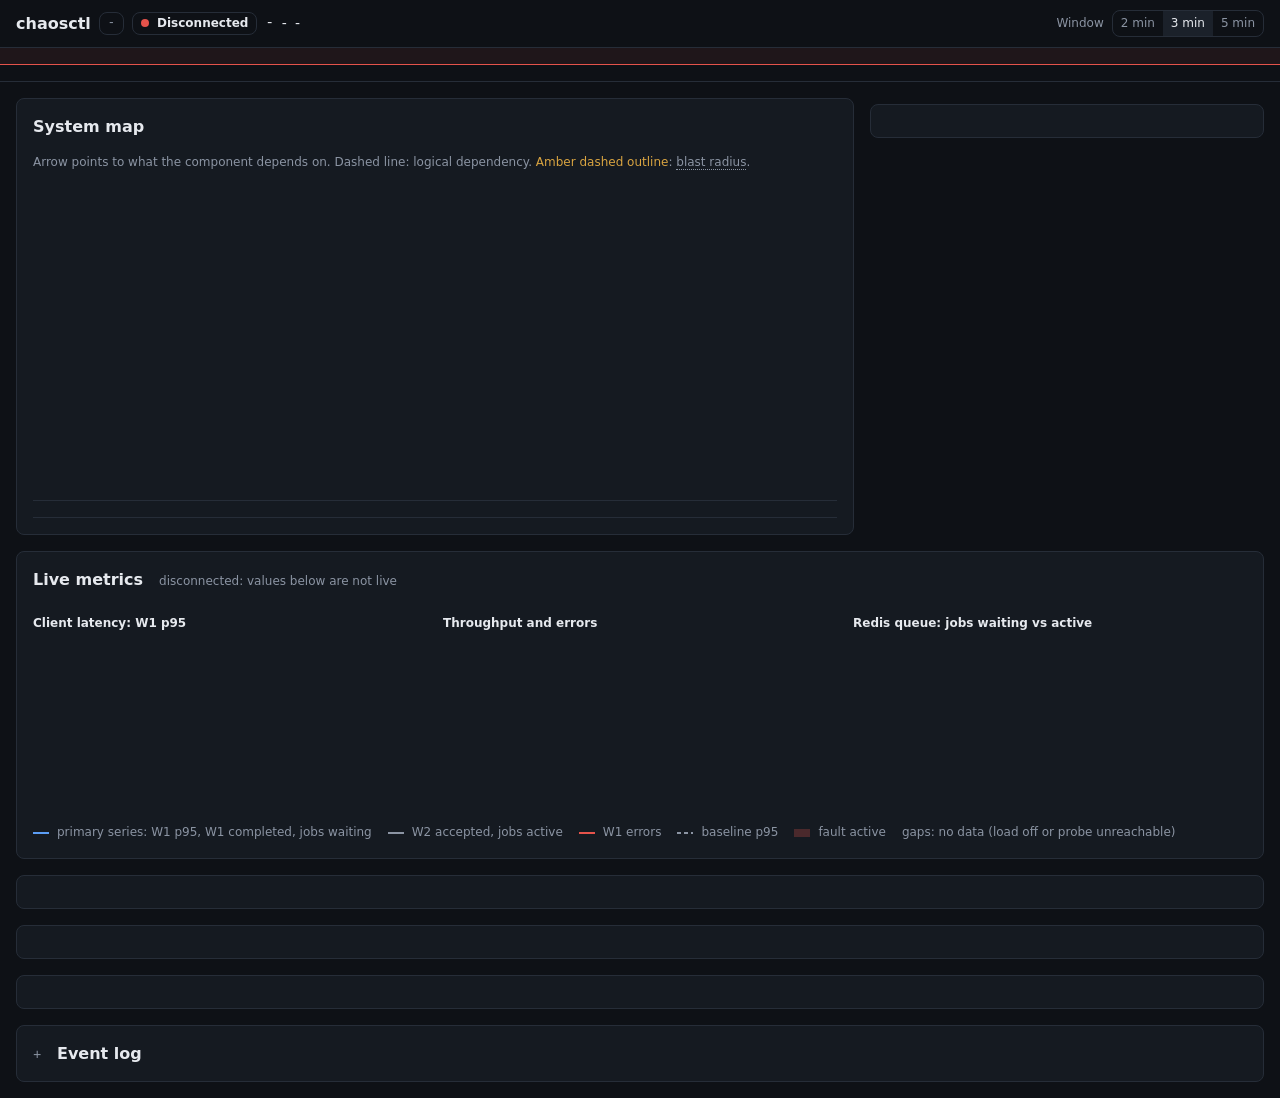
==== chaosctl/dash/static/index.html @ 82c33a6f "Dashboard rebuild: live/replay read-only API, derived node state, full system map with fault marker " ====
<!doctype html>
<html lang="en">
<head>
<meta charset="utf-8">
<meta name="viewport" content="width=device-width, initial-scale=1">
<title>chaosctl live impact</title>
<link rel="stylesheet" href="app.css">
</head>
<body>
<header class="topbar" aria-label="Status">
  <span class="brand">chaosctl</span>
  <span class="mono chip" id="run-id" title="run id">-</span>
  <span class="conn" id="conn" role="status" aria-live="polite"><span class="dot"></span><span>Connecting</span></span>
  <span class="kv"><span class="k">Campaign</span> <span class="mono" id="campaign">-</span></span>
  <span class="kv"><span class="k">Kill switch</span> <span id="killswitch">-</span></span>
  <span class="kv"><span class="k">Load</span> <span id="loadgen">-</span></span>
  <span class="spacer"></span>
  <span class="k">Window</span>
  <span class="seg" role="group" aria-label="Chart window">
    <button data-win="120">2 min</button><button data-win="180" aria-pressed="true">3 min</button><button data-win="300">5 min</button>
  </span>
</header>

<div class="alerts" id="alerts" role="alert" hidden></div>
<nav class="phases" aria-label="Demo phase">
  <ol id="phases"></ol>
  <span class="caption" id="phase-caption"></span>
</nav>

<main>
  <section class="row-map" id="sec-map">
    <div class="card map-card">
      <div class="card-head">
        <h2>System map</h2>
        <span class="caption">Arrow points to what the component depends on. Dashed line: logical dependency.
          <span class="legend-blast">Amber dashed outline</span>: <span class="term" tabindex="0" title="Blast radius: every component that depends on the target, directly or through others, so it can be affected when the target fails.">blast radius</span>.</span>
        <span class="caption right" id="exp-caption"></span>
      </div>
      <svg id="map" role="group" aria-label="System dependency map" preserveAspectRatio="xMidYMin meet"></svg>
      <div class="strip" id="wf-strip" aria-label="Workflows"></div>
      <div class="timeline" id="timeline" aria-label="Experiment timeline"></div>
    </div>
    <aside class="card detail" id="detail" aria-label="Component detail" aria-live="polite"></aside>
  </section>

  <section class="card" id="sec-metrics" aria-label="Live metrics">
    <div class="card-head"><h2>Live metrics</h2><span class="caption" id="metrics-caption">rates over the last 5 s, sampled every second</span></div>
    <div class="tiles" id="tiles"></div>
    <div class="charts">
      <figure class="chart"><figcaption><span class="title">Client latency: W1 p95</span><span class="hover" id="h-lat"></span></figcaption><svg id="c-lat" role="img" aria-label="W1 p95 latency over time"></svg></figure>
      <figure class="chart"><figcaption><span class="title">Throughput and errors</span><span class="hover" id="h-tp"></span></figcaption><svg id="c-tp" role="img" aria-label="Requests per second over time"></svg></figure>
      <figure class="chart"><figcaption><span class="title">Redis queue: jobs waiting vs active</span><span class="hover" id="h-q"></span></figcaption><svg id="c-q" role="img" aria-label="Queue depth over time"></svg></figure>
    </div>
    <div class="legend" id="chart-legend"></div>
  </section>

  <section class="card" id="sec-agent1" aria-label="Agent 1 decision"></section>
  <section class="card" id="sec-impact" aria-label="Impact and result"></section>
  <section class="card" id="sec-agent2" aria-label="Agent 2 diagnosis"></section>

  <details class="card drawer" id="sec-events">
    <summary><h2>Event log</h2><span class="caption" id="events-count"></span></summary>
    <div class="filters" role="group" aria-label="Filter by source">
      <button data-src="k8s" aria-pressed="true">Kubernetes</button>
      <button data-src="harness" aria-pressed="true">Harness</button>
      <button data-src="safety" aria-pressed="true">Safety</button>
    </div>
    <div class="scroll"><table class="events"><thead><tr><th>Time</th><th>T+</th><th>Source</th><th>Message</th></tr></thead><tbody id="events"></tbody></table></div>
  </details>
</main>
<script src="app.js"></script>
</body>
</html>
---- chaosctl/dash/static/app.css ----
/* One palette: neutral greys + ok / warn / fault + one accent. 8 px spacing grid. */
:root {
  color-scheme: dark;
  --bg: #0e1116; --surface: #151a21; --surface-2: #1b212a; --border: #262d38; --border-strong: #353e4c;
  --text: #e6e9ee; --muted: #8b94a3; --faint: #5d6675;
  --ok: #3fb27f; --warn: #d9a441; --fault: #e5534b; --accent: #5b9df5;
  --sans: system-ui, -apple-system, "Segoe UI", Roboto, sans-serif;
  --mono: ui-monospace, SFMono-Regular, Menlo, Consolas, monospace;
}
* { box-sizing: border-box; }
html, body { margin: 0; background: var(--bg); color: var(--text); fill: var(--text); }
body { font: 400 14px/1.45 var(--sans); }
.mono, .num, code { font-family: var(--mono); font-variant-numeric: tabular-nums; }
.num { font-variant-numeric: tabular-nums; }
h2 { font-size: 16px; font-weight: 600; margin: 0; }
h3 { font-size: 14px; font-weight: 600; margin: 0 0 8px; }
.caption { font-size: 12px; color: var(--muted); }
.k { color: var(--muted); font-size: 12px; }
.right { margin-left: auto; }
button { font: inherit; color: inherit; }
:focus-visible { outline: 2px solid var(--accent); outline-offset: 2px; }
.term { border-bottom: 1px dotted var(--muted); cursor: help; }

/* ---------- top bar: one line */
.topbar { position: sticky; top: 0; z-index: 5; display: flex; align-items: center; gap: 16px; height: 48px;
  padding: 0 16px; background: var(--bg); border-bottom: 1px solid var(--border); white-space: nowrap; }
.brand { font-size: 16px; font-weight: 600; }
.spacer { flex: 1; }
.chip { font-size: 12px; padding: 2px 8px; border: 1px solid var(--border); border-radius: 8px; color: var(--muted); }
.kv { display: inline-flex; gap: 8px; align-items: baseline; }
.conn { display: inline-flex; align-items: center; gap: 8px; font-size: 12px; font-weight: 600; padding: 2px 8px;
  border: 1px solid var(--border); border-radius: 8px; }
.dot { width: 8px; height: 8px; border-radius: 50%; background: var(--faint); display: inline-block; flex: none; }
.lvl-ok .dot, .dot.ok { background: var(--ok); }
.lvl-warn .dot, .dot.warn { background: var(--warn); }
.lvl-fault .dot, .dot.fault { background: var(--fault); }
.lvl-accent .dot, .dot.accent { background: var(--accent); }
.seg { display: inline-flex; border: 1px solid var(--border); border-radius: 8px; overflow: hidden; }
.seg button, .filters button { background: none; border: 0; padding: 4px 8px; font-size: 12px; color: var(--muted); cursor: pointer; }
.seg button[aria-pressed="true"], .filters button[aria-pressed="true"] { background: var(--surface-2); color: var(--text); }

/* ---------- phase strip */
.phases { display: flex; align-items: center; gap: 16px; padding: 8px 16px; border-bottom: 1px solid var(--border); }
.phases ol { display: flex; gap: 0; list-style: none; margin: 0; padding: 0; }
.phases li a { display: flex; align-items: baseline; gap: 8px; padding: 2px 12px; color: var(--faint); text-decoration: none;
  font-size: 12px; border-left: 1px solid var(--border); }
.phases li:first-child a { border-left: 0; padding-left: 0; }
.phases li.done a { color: var(--muted); }
.phases li.now a { color: var(--text); font-weight: 600; }
.phases li.now a .n { color: var(--accent); }
.phases .st { font-size: 11px; color: var(--faint); font-weight: 400; }
.phases li.now .st { color: var(--accent); }

main { padding: 16px; display: grid; gap: 16px; }
.card { background: var(--surface); border: 1px solid var(--border); border-radius: 8px; padding: 16px; min-width: 0; }
.card-head { display: flex; align-items: baseline; gap: 16px; margin-bottom: 8px; flex-wrap: wrap; }
.empty { color: var(--muted); font-size: 14px; padding: 8px 0; }

/* ---------- map + detail */
.row-map { display: grid; grid-template-columns: minmax(0, 68fr) minmax(0, 32fr); gap: 16px; align-items: start; }
.map-card { padding: 16px 16px 8px; }
#map { display: block; width: 100%; height: auto; max-height: calc(100vh - 330px - var(--alerts-h, 0px)); min-height: 320px; }
.legend-blast { color: var(--warn); }
#map text { font-family: var(--sans); fill: var(--text); }
#map .zone rect { fill: var(--surface-2); stroke: none; }
#map .zone text { font-size: 12px; fill: var(--muted); }
#map .edge path { fill: none; stroke: var(--border-strong); stroke-width: 1.5; transition: stroke 200ms; }
#map .edge.logical path { stroke-dasharray: 6 5; }
#map .edge.warn path { stroke: var(--warn); }
#map .edge.fault path { stroke: var(--fault); }
#map .edge.hl path { stroke: var(--accent); stroke-width: 2.5; }
#map .edge .lbl rect { fill: var(--surface); }
#map .edge .lbl text { font-size: 12px; fill: var(--muted); }
#map .node { cursor: pointer; outline: none; }
#map .node .box { fill: var(--surface); stroke: var(--border-strong); stroke-width: 1; transition: stroke 200ms; }
#map .node.Degraded .box, #map .node.Recovering .box { stroke: var(--warn); stroke-width: 2; }
#map .node.Down .box { stroke: var(--fault); stroke-width: 2; }
#map .node.sel .box { stroke: var(--accent); stroke-width: 2; }
#map .node:focus-visible .box { stroke: var(--accent); stroke-width: 3; }
#map .node.hl .box { stroke: var(--accent); stroke-width: 3; }
#map .node .name { font-size: 15px; font-weight: 600; }
#map .node .role { font-size: 12px; fill: var(--muted); }
#map .node .meta { font-size: 12.5px; font-variant-numeric: tabular-nums; fill: var(--text); }
#map .node .meta.muted { fill: var(--muted); }
#map .node .st { font-size: 12px; font-weight: 600; fill: var(--muted); }
#map .node.Degraded .st, #map .node.Recovering .st { fill: var(--warn); }
#map .node.Down .st { fill: var(--fault); }
#map .lane rect { fill: none; stroke: var(--border); stroke-dasharray: 2 3; }
#map .lane text { font-size: 12px; fill: var(--faint); }
#map .lane .lbl { fill: var(--muted); }
#map .blast { fill: none; stroke: var(--warn); stroke-width: 1.5; stroke-dasharray: 5 4; }
#map .symptom { font-size: 12px; fill: var(--warn); font-family: var(--mono); }
#map .marker rect { fill: var(--surface); stroke: var(--fault); stroke-width: 2; }
#map .marker.active rect { animation: pulse 2.4s ease-in-out infinite; }
#map .marker.past rect { stroke: var(--faint); stroke-dasharray: 4 3; }
#map .marker .t1 { font-size: 12px; font-weight: 600; fill: var(--fault); }
#map .marker.past .t1 { fill: var(--muted); }
#map .marker .t2 { font-size: 12px; font-variant-numeric: tabular-nums; }
#map .marker.past .t2 { fill: var(--muted); }
#map .attack { stroke: var(--fault); stroke-width: 2; fill: none; }
@keyframes pulse { 0%, 100% { stroke-opacity: 1; } 50% { stroke-opacity: .45; } }
@media (prefers-reduced-motion: reduce) { #map .marker.active rect { animation: none; } * { transition: none !important; } }

.strip { display: flex; gap: 16px; padding: 8px 0; border-top: 1px solid var(--border); flex-wrap: wrap; font-size: 12px; }
.strip .wf { display: inline-flex; align-items: center; gap: 8px; }
.strip .wf b { font-weight: 600; }
.timeline { border-top: 1px solid var(--border); padding-top: 8px; display: grid; grid-template-columns: 160px minmax(0, 1fr); gap: 16px; align-items: center; }
.timeline .head .big { font-size: 24px; font-weight: 600; font-family: var(--mono); font-variant-numeric: tabular-nums; }
.timeline svg { width: 100%; height: 24px; display: block; }
.timeline svg line.track { stroke: var(--border-strong); stroke-width: 2; }
.timeline svg line.band { stroke: var(--fault); stroke-opacity: .35; stroke-width: 6; }
.timeline svg circle { fill: var(--surface); stroke: var(--muted); stroke-width: 1.5; }
.timeline svg circle.seen { fill: var(--muted); }
.timeline svg line.now { stroke: var(--accent); stroke-width: 2; }
.timeline svg text { font-size: 10px; fill: var(--muted); font-family: var(--mono); }
.timeline .steps { display: flex; flex-wrap: wrap; gap: 4px 16px; font-size: 12px; color: var(--muted); margin-top: 4px; }
.timeline .steps span b { color: var(--text); font-weight: 600; font-family: var(--mono); font-variant-numeric: tabular-nums; }
.timeline .steps .mark { color: var(--fault); }

.detail { max-height: calc(100vh - 152px); overflow: auto; position: sticky; top: 104px; }
.detail .head { display: flex; align-items: center; gap: 8px; margin-bottom: 8px; }
.detail .why { font-size: 12px; color: var(--muted); margin: 0 0 16px; }
.detail dl { display: grid; grid-template-columns: max-content minmax(0, 1fr); gap: 4px 16px; margin: 0 0 16px; font-size: 12px; }
.detail dt { color: var(--muted); }
.detail dd { margin: 0; }
.detail h3 { font-size: 12px; color: var(--muted); font-weight: 600; margin: 16px 0 8px; }
.ids { display: inline-flex; flex-wrap: wrap; gap: 4px; }
.id { font-family: var(--mono); font-size: 11px; padding: 0 4px; border: 1px solid var(--border); border-radius: 4px; color: var(--muted); white-space: nowrap; }
.id[data-ref] { cursor: default; }
.id[data-ref]:hover, .id[data-ref]:focus-visible { border-color: var(--accent); color: var(--text); }
.state { display: inline-flex; align-items: center; gap: 8px; font-size: 12px; font-weight: 600; }

table { border-collapse: collapse; width: 100%; font-size: 12px; }
th, td { text-align: left; padding: 4px 8px; border-bottom: 1px solid var(--border); vertical-align: top; }
th { color: var(--muted); font-weight: 600; }
td.num, th.num { text-align: right; white-space: nowrap; font-family: var(--mono); font-variant-numeric: tabular-nums; }
tr.muted td { color: var(--faint); }

/* ---------- metrics */
.tiles { display: grid; grid-template-columns: repeat(5, minmax(0, 1fr)); gap: 16px; margin-bottom: 16px; }
.tile { border: 1px solid var(--border); border-radius: 8px; padding: 16px; }
.tile .label { font-size: 12px; color: var(--muted); }
.tile .value { font-size: 24px; font-weight: 600; font-family: var(--mono); font-variant-numeric: tabular-nums; line-height: 1.3; }
.tile .sub { font-size: 12px; color: var(--muted); min-height: 18px; }
.tile.off .value, .stale .tile .value, .stale .tile .sub, .stale .chart svg { color: var(--faint); opacity: .6; }
.charts { display: grid; grid-template-columns: repeat(3, minmax(0, 1fr)); gap: 16px; }
.chart { margin: 0; min-width: 0; }
.chart figcaption { display: flex; justify-content: space-between; gap: 8px; font-size: 12px; margin-bottom: 4px; }
.chart .title { font-weight: 600; }
.chart .hover { color: var(--muted); font-family: var(--mono); font-variant-numeric: tabular-nums; }
.chart svg { display: block; width: 100%; height: 180px; }
.chart svg text { font-size: 10px; fill: var(--muted); font-family: var(--mono); }
.chart .grid { stroke: var(--border); }
.chart .axis { stroke: var(--border-strong); }
.chart .s1 { stroke: var(--accent); }
.chart .s2 { stroke: var(--muted); }
.chart .s3 { stroke: var(--fault); }
.chart .base { stroke: var(--muted); stroke-dasharray: 4 3; }
.chart .mk { stroke: var(--faint); stroke-dasharray: 2 3; }
.chart .band { fill: var(--fault); fill-opacity: .08; }
.chart .cursor { stroke: var(--text); stroke-opacity: .5; }
.legend { display: flex; gap: 16px; font-size: 12px; color: var(--muted); margin-top: 8px; flex-wrap: wrap; }
.legend i { display: inline-block; width: 16px; height: 2px; vertical-align: middle; margin-right: 8px; }
.legend i.s1 { background: var(--accent); } .legend i.s2 { background: var(--muted); } .legend i.s3 { background: var(--fault); }
.legend i.base { background: repeating-linear-gradient(90deg, var(--muted) 0 4px, transparent 4px 7px); }
.legend i.band { height: 8px; background: rgba(229, 83, 75, .25); }

/* ---------- agent 1 / impact / agent 2 */
.decision { display: grid; grid-template-columns: max-content minmax(0, 1fr); gap: 8px 16px; font-size: 14px; margin: 8px 0 16px; }
.decision dt { color: var(--muted); font-size: 12px; padding-top: 2px; }
.decision dd { margin: 0; }
.tag { font-size: 11px; color: var(--muted); border: 1px solid var(--border); border-radius: 4px; padding: 0 4px; margin-left: 8px; white-space: nowrap; }
details > summary { cursor: pointer; display: flex; align-items: baseline; gap: 16px; list-style: none; }
details > summary::-webkit-details-marker { display: none; }
details > summary::before { content: "+"; font-family: var(--mono); color: var(--muted); width: 8px; }
details[open] > summary::before { content: "-"; }
.inner-scroll { max-height: 320px; overflow: auto; margin-top: 8px; }
.two { display: grid; grid-template-columns: minmax(0, 1fr) minmax(0, 1fr); gap: 16px; }
.fate .bar { height: 6px; background: var(--border); border-radius: 3px; min-width: 64px; }
.fate .bar i { display: block; height: 100%; background: var(--muted); border-radius: 3px; }
.fate tr.bad td.num, .fate tr.bad td.lbl { color: var(--fault); font-weight: 600; }
.fate tr.bad .bar i { background: var(--fault); }
ol.steps { margin: 0; padding: 0; list-style: none; display: grid; gap: 8px; counter-reset: s; }
ol.steps li { counter-increment: s; display: grid; grid-template-columns: 24px 88px minmax(0, 1fr); gap: 8px; padding-left: 8px; border-left: 2px solid var(--border-strong); font-size: 14px; }
ol.steps li::before { content: counter(s); font-family: var(--mono); color: var(--muted); font-size: 12px; }
ol.steps li .lbl { font-size: 12px; color: var(--muted); }
.rootcause { border: 1px solid var(--border-strong); border-radius: 8px; padding: 16px; margin-bottom: 16px; }
ol.fixes { margin: 0; padding-left: 24px; display: grid; gap: 8px; }
ol.fixes .meta { font-size: 12px; color: var(--muted); }
ol.fixes pre { font-family: var(--mono); font-size: 12px; white-space: pre-wrap; margin: 4px 0 0; color: var(--muted); }
.badge { font-size: 12px; padding: 2px 8px; border: 1px solid var(--border); border-radius: 8px; color: var(--muted); margin-left: 8px; }
.drawer .scroll { max-height: 320px; overflow: auto; margin-top: 8px; }
.filters { display: inline-flex; gap: 4px; margin-top: 8px; border: 1px solid var(--border); border-radius: 8px; overflow: hidden; }
.events td:nth-child(1), .events td:nth-child(2) { font-family: var(--mono); white-space: nowrap; color: var(--muted); }
.events tr.fault td { color: var(--fault); }
.events tr.warn td:last-child { color: var(--warn); }
.sev-Critical, .sev-High { color: var(--fault); }
.sev-Medium { color: var(--warn); }

@media (max-width: 1400px) { .tiles { gap: 8px; } .tile { padding: 8px 16px; } }
@media (max-width: 1360px) { .topbar { gap: 8px; } .kv .k { display: none; } }

/* ---------- degraded banner: every fallback / error is visible, never silent */
.alerts { padding: 8px 16px; border-bottom: 1px solid var(--fault); background: rgba(229, 83, 75, .08); font-size: 12px; display: grid; gap: 4px; }
.alerts .row { display: flex; gap: 8px; align-items: baseline; }
.alerts b { color: var(--fault); font-weight: 600; white-space: nowrap; }
.alerts .warn b { color: var(--warn); }
.alerts .t { color: var(--muted); font-family: var(--mono); white-space: nowrap; }
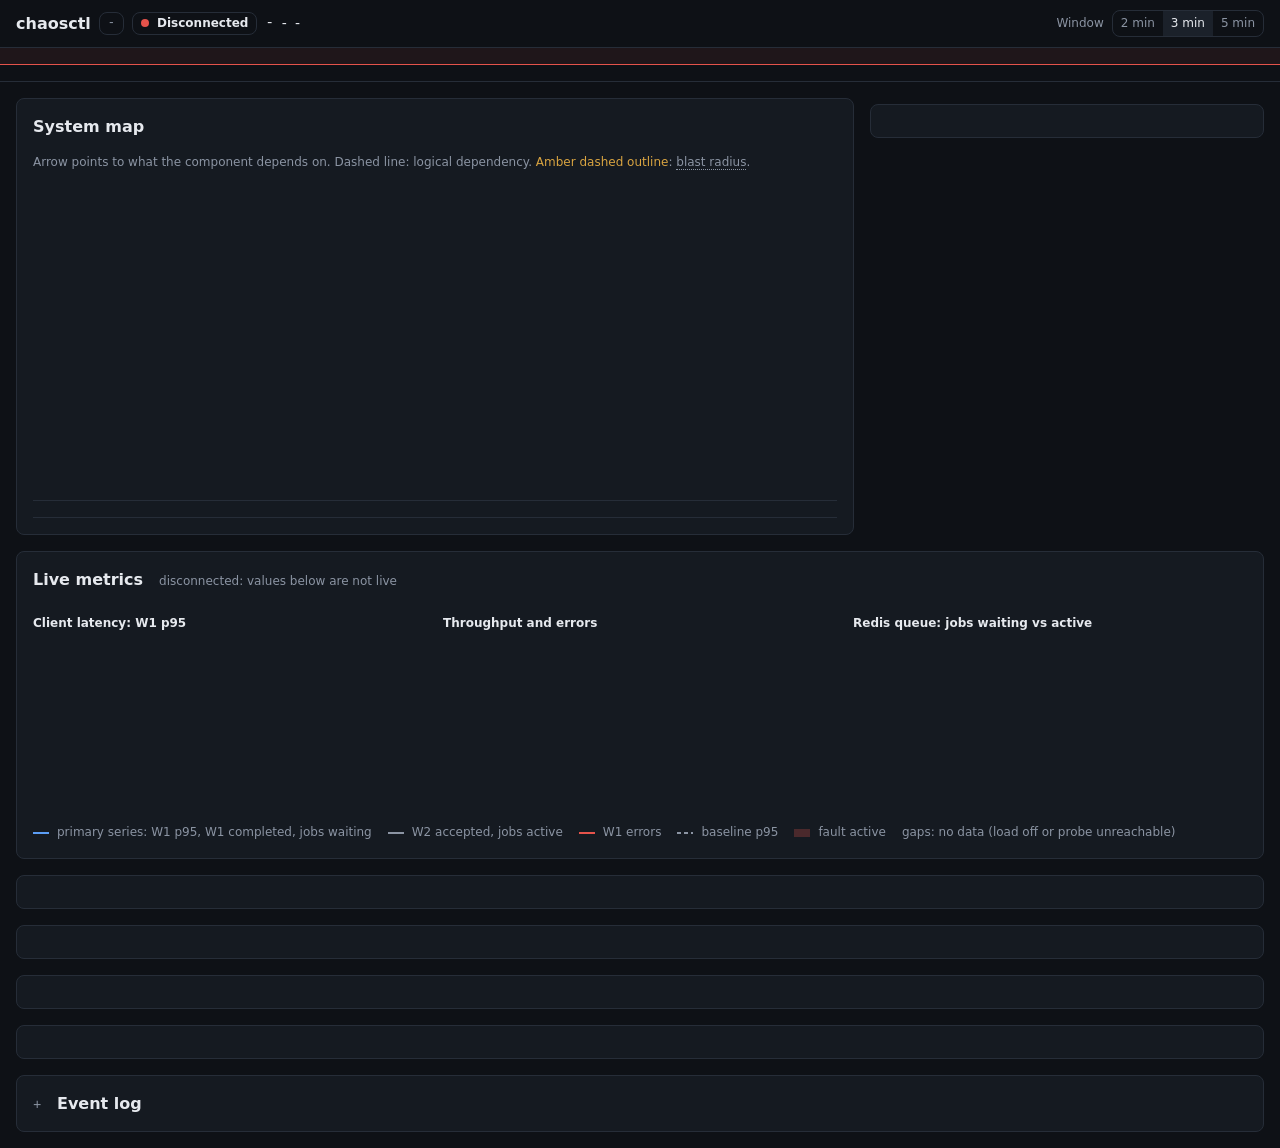
==== commit cb409e4a: "Dashboard: resilience score panel and Report and score step, NO_IMPACT grading label" ====
--- a/chaosctl/dash/static/index.html
+++ b/chaosctl/dash/static/index.html
@@ -57,6 +57,7 @@
   <section class="card" id="sec-agent1" aria-label="Agent 1 decision"></section>
   <section class="card" id="sec-impact" aria-label="Impact and result"></section>
   <section class="card" id="sec-agent2" aria-label="Agent 2 diagnosis"></section>
+  <section class="card" id="sec-resil" aria-label="Resilience score and ranking"></section>
 
   <details class="card drawer" id="sec-events">
     <summary><h2>Event log</h2><span class="caption" id="events-count"></span></summary>
--- a/chaosctl/dash/static/app.css
+++ b/chaosctl/dash/static/app.css
@@ -206,3 +206,15 @@
 .alerts b { color: var(--fault); font-weight: 600; white-space: nowrap; }
 .alerts .warn b { color: var(--warn); }
 .alerts .t { color: var(--muted); font-family: var(--mono); white-space: nowrap; }
+
+/* ---------- resilience score and ranking (from `chaosctl report`) */
+.resil { display: grid; grid-template-columns: 200px minmax(0, 1.3fr) minmax(0, 1fr); gap: 24px; }
+.resil .big { font-size: 24px; font-weight: 600; font-family: var(--mono); font-variant-numeric: tabular-nums; }
+.bars { display: grid; gap: 4px; }
+.bar-row { display: grid; grid-template-columns: minmax(120px, 45%) minmax(0, 1fr); gap: 8px; align-items: center; padding: 4px; border-radius: 4px; }
+.bar-row:hover, .bar-row:focus-visible { background: var(--surface-2); }
+.bar-row .sub { display: block; font-size: 12px; color: var(--muted); }
+.bar-track { display: flex; align-items: center; gap: 8px; }
+.bar-track .rail { flex: 1; height: 8px; background: var(--border); border-radius: 4px; }
+.bar-track .rail i { display: block; height: 100%; background: var(--muted); border-radius: 4px; }
+.bar-track .v { font-family: var(--mono); font-variant-numeric: tabular-nums; font-size: 12px; min-width: 32px; text-align: right; }
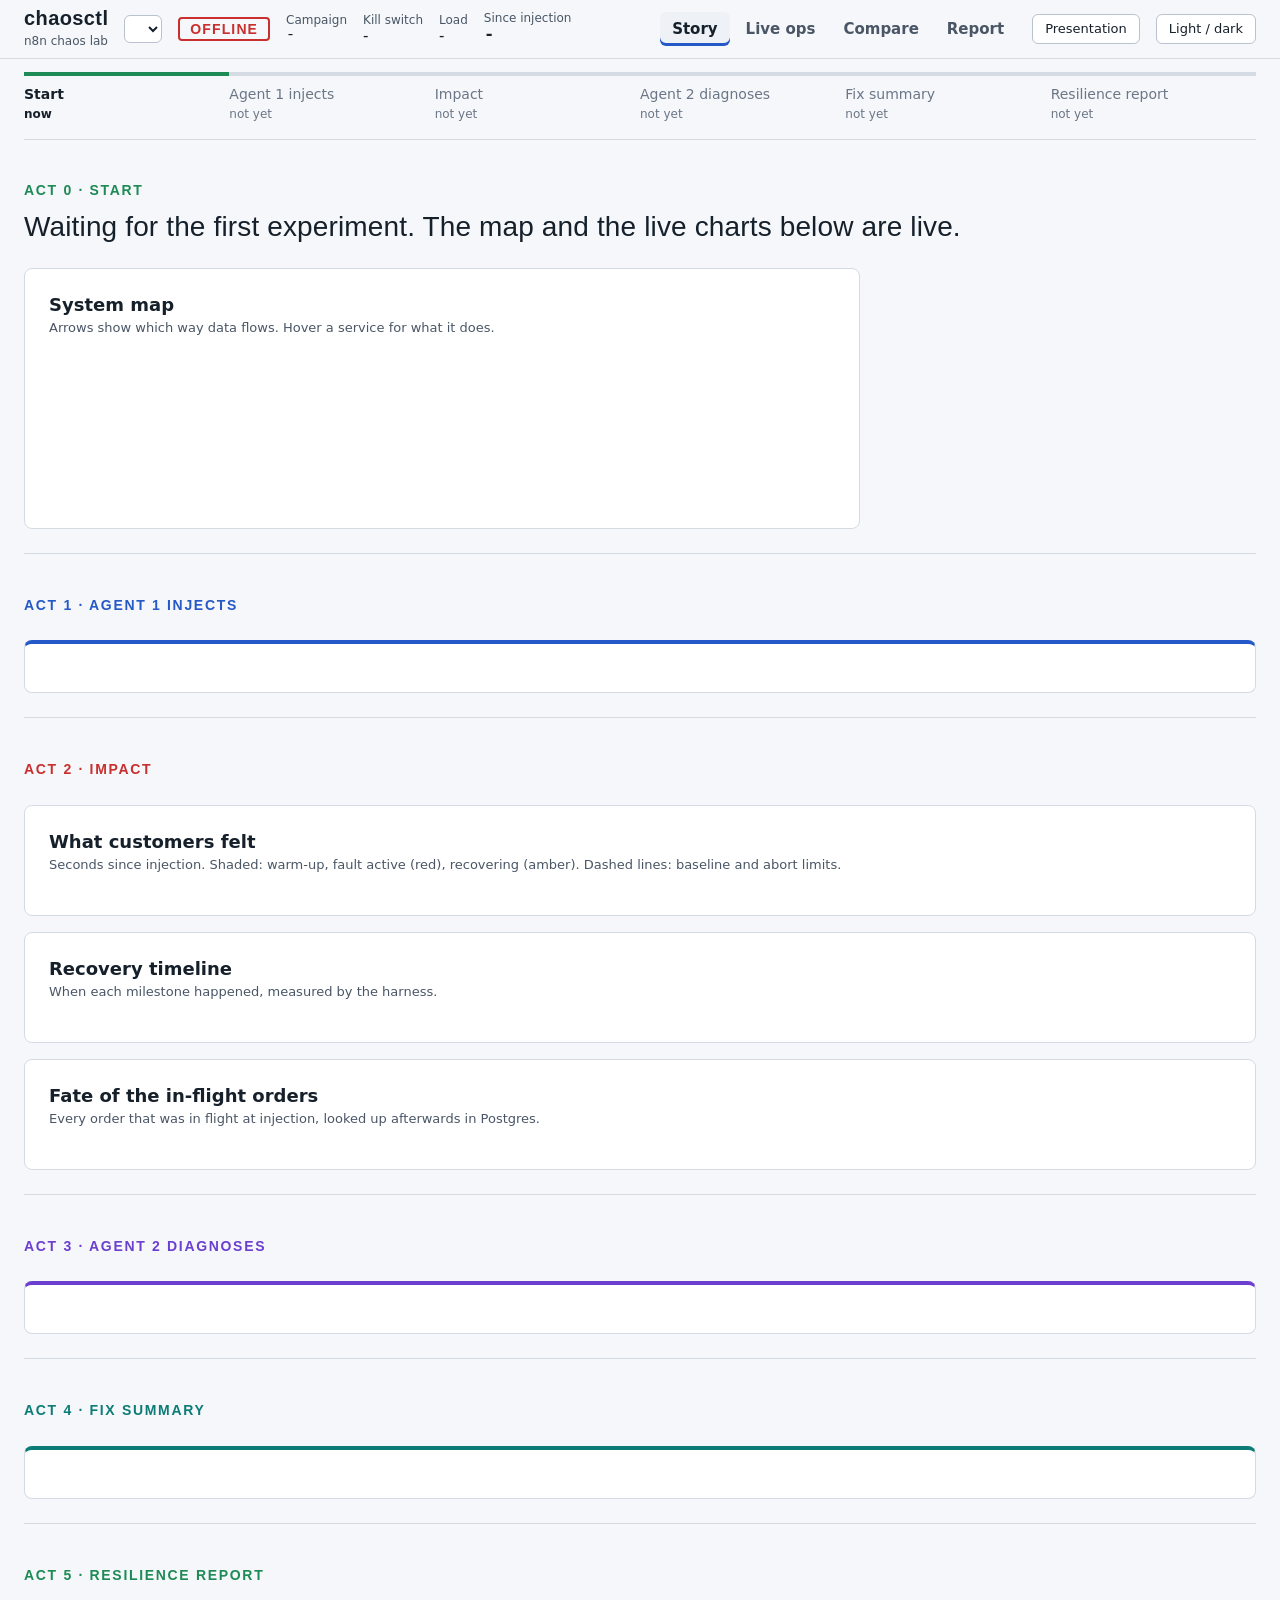
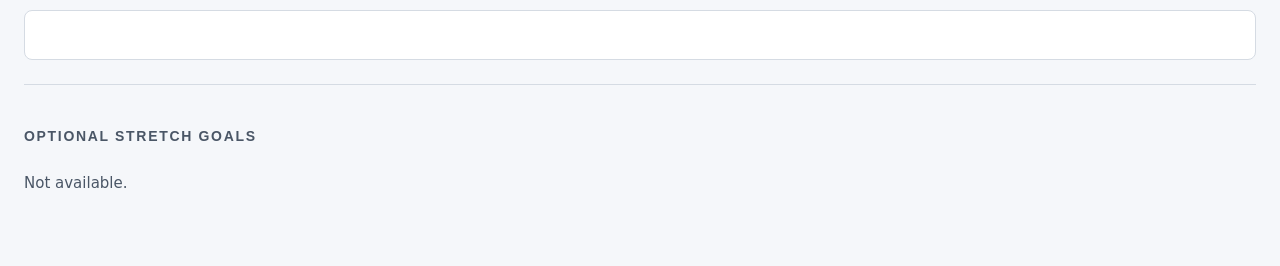
==== commit 284307fc: "Dashboard redesign: six-act story, live ops, compare, report, error log, replay scrubber" ====
--- a/chaosctl/dash/static/index.html
+++ b/chaosctl/dash/static/index.html
@@ -3,72 +3,134 @@
 <head>
 <meta charset="utf-8">
 <meta name="viewport" content="width=device-width, initial-scale=1">
-<title>chaosctl live impact</title>
+<title>chaosctl: one experiment, start to fix</title>
 <link rel="stylesheet" href="app.css">
+<script>
+  // theme + presentation mode before first paint (stored per browser; private windows fall back to defaults)
+  try {
+    const t = localStorage.getItem("chaosctl.theme"); if (t) document.documentElement.dataset.theme = t;
+    if (localStorage.getItem("chaosctl.present") === "1") document.documentElement.classList.add("present");
+  } catch (e) {}
+</script>
 </head>
 <body>
-<header class="topbar" aria-label="Status">
-  <span class="brand">chaosctl</span>
-  <span class="mono chip" id="run-id" title="run id">-</span>
-  <span class="conn" id="conn" role="status" aria-live="polite"><span class="dot"></span><span>Connecting</span></span>
-  <span class="kv"><span class="k">Campaign</span> <span class="mono" id="campaign">-</span></span>
-  <span class="kv"><span class="k">Kill switch</span> <span id="killswitch">-</span></span>
-  <span class="kv"><span class="k">Load</span> <span id="loadgen">-</span></span>
-  <span class="spacer"></span>
-  <span class="k">Window</span>
-  <span class="seg" role="group" aria-label="Chart window">
-    <button data-win="120">2 min</button><button data-win="180" aria-pressed="true">3 min</button><button data-win="300">5 min</button>
-  </span>
+<header class="top" aria-label="Run status">
+  <div class="brand"><b>chaosctl</b><span class="sub">n8n chaos lab</span></div>
+  <label class="picker"><span class="sr">Run</span><select id="run-picker" aria-label="Choose a run"></select></label>
+  <span class="mode" id="mode" role="status">-</span>
+  <span class="kv"><span class="k">Campaign</span><span id="h-state" class="mono">-</span></span>
+  <span class="kv"><span class="k">Kill switch</span><span id="h-kill">-</span></span>
+  <span class="kv"><span class="k">Load</span><span id="h-load">-</span></span>
+  <span class="kv"><span class="k">Since injection</span><span id="h-tplus" class="mono big-t">-</span></span>
+  <span class="grow"></span>
+  <nav class="tabs" role="tablist" aria-label="Views">
+    <a role="tab" href="#story" data-tab="story">Story</a>
+    <a role="tab" href="#live" data-tab="live">Live ops</a>
+    <a role="tab" href="#compare" data-tab="compare">Compare</a>
+    <a role="tab" href="#report" data-tab="report">Report</a>
+  </nav>
+  <button class="toggle" id="present" aria-pressed="false" title="Larger type, less detail, wider charts">Presentation</button>
+  <button class="toggle" id="theme" title="Light theme reads better on projectors">Light / dark</button>
 </header>
+<div class="alerts" id="alerts" role="alert" hidden></div>
 
-<div class="alerts" id="alerts" role="alert" hidden></div>
-<nav class="phases" aria-label="Demo phase">
-  <ol id="phases"></ol>
-  <span class="caption" id="phase-caption"></span>
-</nav>
+<!-- ============================== STORY ============================== -->
+<main id="tab-story" class="tab" data-tab="story">
+  <nav class="rail" aria-label="Acts">
+    <ol id="rail"></ol>
+  </nav>
+  <div class="scrub" id="scrub" hidden>
+    <button id="play" class="toggle" aria-label="Play replay">Play</button>
+    <input id="scrubber" type="range" min="-60" max="200" step="1" value="0" aria-label="Replay position (seconds since injection)">
+    <span class="mono" id="scrub-t">T+0 s</span>
+    <span class="speeds" role="group" aria-label="Replay speed">
+      <button data-speed="1" aria-pressed="true">1x</button><button data-speed="4">4x</button><button data-speed="10">10x</button>
+    </span>
+  </div>
 
-<main>
-  <section class="row-map" id="sec-map">
-    <div class="card map-card">
-      <div class="card-head">
-        <h2>System map</h2>
-        <span class="caption">Arrow points to what the component depends on. Dashed line: logical dependency.
-          <span class="legend-blast">Amber dashed outline</span>: <span class="term" tabindex="0" title="Blast radius: every component that depends on the target, directly or through others, so it can be affected when the target fails.">blast radius</span>.</span>
-        <span class="caption right" id="exp-caption"></span>
-      </div>
-      <svg id="map" role="group" aria-label="System dependency map" preserveAspectRatio="xMidYMin meet"></svg>
-      <div class="strip" id="wf-strip" aria-label="Workflows"></div>
-      <div class="timeline" id="timeline" aria-label="Experiment timeline"></div>
+  <section class="act" id="act-start" data-act="start">
+    <header class="act-head"><span class="eyebrow ok">Act 0 · Start</span><p class="narrator" id="n-start"></p></header>
+    <div class="grid-map">
+      <div class="card"><h2>System map</h2><p class="what">Arrows show which way data flows. Hover a service for what it does.</p>
+        <svg id="map" role="group" aria-label="System map" preserveAspectRatio="xMidYMin meet"></svg></div>
+      <div class="baseline" id="baseline"></div>
     </div>
-    <aside class="card detail" id="detail" aria-label="Component detail" aria-live="polite"></aside>
   </section>
 
-  <section class="card" id="sec-metrics" aria-label="Live metrics">
-    <div class="card-head"><h2>Live metrics</h2><span class="caption" id="metrics-caption">rates over the last 5 s, sampled every second</span></div>
-    <div class="tiles" id="tiles"></div>
-    <div class="charts">
-      <figure class="chart"><figcaption><span class="title">Client latency: W1 p95</span><span class="hover" id="h-lat"></span></figcaption><svg id="c-lat" role="img" aria-label="W1 p95 latency over time"></svg></figure>
-      <figure class="chart"><figcaption><span class="title">Throughput and errors</span><span class="hover" id="h-tp"></span></figcaption><svg id="c-tp" role="img" aria-label="Requests per second over time"></svg></figure>
-      <figure class="chart"><figcaption><span class="title">Redis queue: jobs waiting vs active</span><span class="hover" id="h-q"></span></figcaption><svg id="c-q" role="img" aria-label="Queue depth over time"></svg></figure>
-    </div>
-    <div class="legend" id="chart-legend"></div>
+  <section class="act" id="act-inject" data-act="inject">
+    <header class="act-head"><span class="eyebrow a1">Act 1 · Agent 1 injects</span><p class="narrator" id="n-inject"></p></header>
+    <div class="card a1-card" id="agent1"></div>
   </section>
 
-  <section class="card" id="sec-agent1" aria-label="Agent 1 decision"></section>
-  <section class="card" id="sec-impact" aria-label="Impact and result"></section>
-  <section class="card" id="sec-agent2" aria-label="Agent 2 diagnosis"></section>
-  <section class="card" id="sec-resil" aria-label="Resilience score and ranking"></section>
+  <section class="act" id="act-impact" data-act="impact">
+    <header class="act-head"><span class="eyebrow fault">Act 2 · Impact</span><p class="narrator" id="n-impact"></p></header>
+    <div id="autostop"></div>
+    <div class="card"><h2>What customers felt</h2><p class="what">Seconds since injection. Shaded: warm-up, fault active (red), recovering (amber). Dashed lines: baseline and abort limits.</p>
+      <div class="stack" id="story-charts"></div></div>
+    <div class="card"><h2>Recovery timeline</h2><p class="what">When each milestone happened, measured by the harness.</p><div id="timeline"></div></div>
+    <div class="card"><h2>Fate of the in-flight orders</h2><p class="what">Every order that was in flight at injection, looked up afterwards in Postgres.</p><div id="fates"></div></div>
+  </section>
 
-  <details class="card drawer" id="sec-events">
-    <summary><h2>Event log</h2><span class="caption" id="events-count"></span></summary>
-    <div class="filters" role="group" aria-label="Filter by source">
-      <button data-src="k8s" aria-pressed="true">Kubernetes</button>
-      <button data-src="harness" aria-pressed="true">Harness</button>
-      <button data-src="safety" aria-pressed="true">Safety</button>
+  <section class="act" id="act-diagnose" data-act="diagnose">
+    <header class="act-head"><span class="eyebrow a2">Act 3 · Agent 2 diagnoses</span><p class="narrator" id="n-diagnose"></p></header>
+    <div class="card a2-card" id="agent2"></div>
+  </section>
+
+  <section class="act" id="act-fix" data-act="fix">
+    <header class="act-head"><span class="eyebrow fix">Act 4 · Fix summary</span><p class="narrator" id="n-fix"></p></header>
+    <div class="card fix-card" id="fixsum"></div>
+  </section>
+
+  <section class="act" id="act-report" data-act="report">
+    <header class="act-head"><span class="eyebrow ok">Act 5 · Resilience report</span><p class="narrator" id="n-report"></p></header>
+    <div class="card" id="report-mini"></div>
+  </section>
+
+  <section class="act" id="act-stretch">
+    <header class="act-head"><span class="eyebrow">Optional stretch goals</span></header>
+    <div class="cards3" id="stretch"></div>
+  </section>
+</main>
+
+<!-- ============================== LIVE OPS ============================== -->
+<main id="tab-live" class="tab" data-tab="live" hidden>
+  <div class="ops">
+    <div class="ops-left">
+      <div class="card"><h2>Live charts</h2><p class="what" id="live-caption">Seconds since injection; the last 5 minutes.</p>
+        <div class="stack" id="live-charts"></div></div>
+      <div class="card"><h2>Pods over time</h2><p class="what">One row per pod. Green Ready, amber not ready, red terminating; restarts marked.</p><div id="live-swim"></div></div>
     </div>
-    <div class="scroll"><table class="events"><thead><tr><th>Time</th><th>T+</th><th>Source</th><th>Message</th></tr></thead><tbody id="events"></tbody></table></div>
-  </details>
+    <div class="ops-right">
+      <div class="card"><h2>Services</h2><p class="what">Ready pods, restarts since the experiment began, age, last termination reason.</p><div id="tiles"></div></div>
+      <div class="card"><h2>Error log</h2><p class="what">Kubernetes events, harness, safety controller, merged.</p><div id="live-log"></div></div>
+    </div>
+  </div>
+  <details class="card chat" id="chat"><summary><h2>Ask Agent 2</h2><span class="what">Answers from recorded runs, diagnoses, logs and the playbook, with sources. Advisory only.</span></summary>
+    <form id="chat-form"><input id="chat-q" autocomplete="off" placeholder="Why were W2 orders lost silently?" aria-label="Question"><button>Ask</button></form>
+    <div id="chat-log"></div></details>
 </main>
-<script src="app.js"></script>
+
+<!-- ============================== COMPARE ============================== -->
+<main id="tab-compare" class="tab" data-tab="compare" hidden>
+  <div class="card"><h2>Before and after</h2><p class="what">Two runs aligned on injection (T0). A is dashed, B is solid.</p>
+    <div class="cmp-pick"><label>A <select id="cmp-a"></select></label><label>B <select id="cmp-b"></select></label></div>
+    <p class="narrator small" id="cmp-verdict"></p>
+    <div id="cmp-deltas"></div></div>
+  <div class="card"><h2>Charts</h2><div class="stack" id="cmp-charts"></div></div>
+  <div class="card"><h2>Fate of the in-flight orders</h2><div class="two" id="cmp-fates"></div></div>
+</main>
+
+<!-- ============================== REPORT ============================== -->
+<main id="tab-report" class="tab" data-tab="report" hidden>
+  <div id="report-full"></div>
+  <section><h2 class="section-title">Optional stretch goals</h2><div class="cards3" id="stretch2"></div></section>
+</main>
+
+<!-- log drawer (full screen) -->
+<div class="drawer" id="drawer" hidden role="dialog" aria-modal="true" aria-label="Error log">
+  <div class="drawer-in"><header><h2>Error log</h2><button class="toggle" id="drawer-close">Close</button></header><div id="drawer-log"></div></div>
+</div>
+<div class="tip" id="tip" role="tooltip" hidden></div>
+<script type="module" src="js/app.js"></script>
 </body>
 </html>
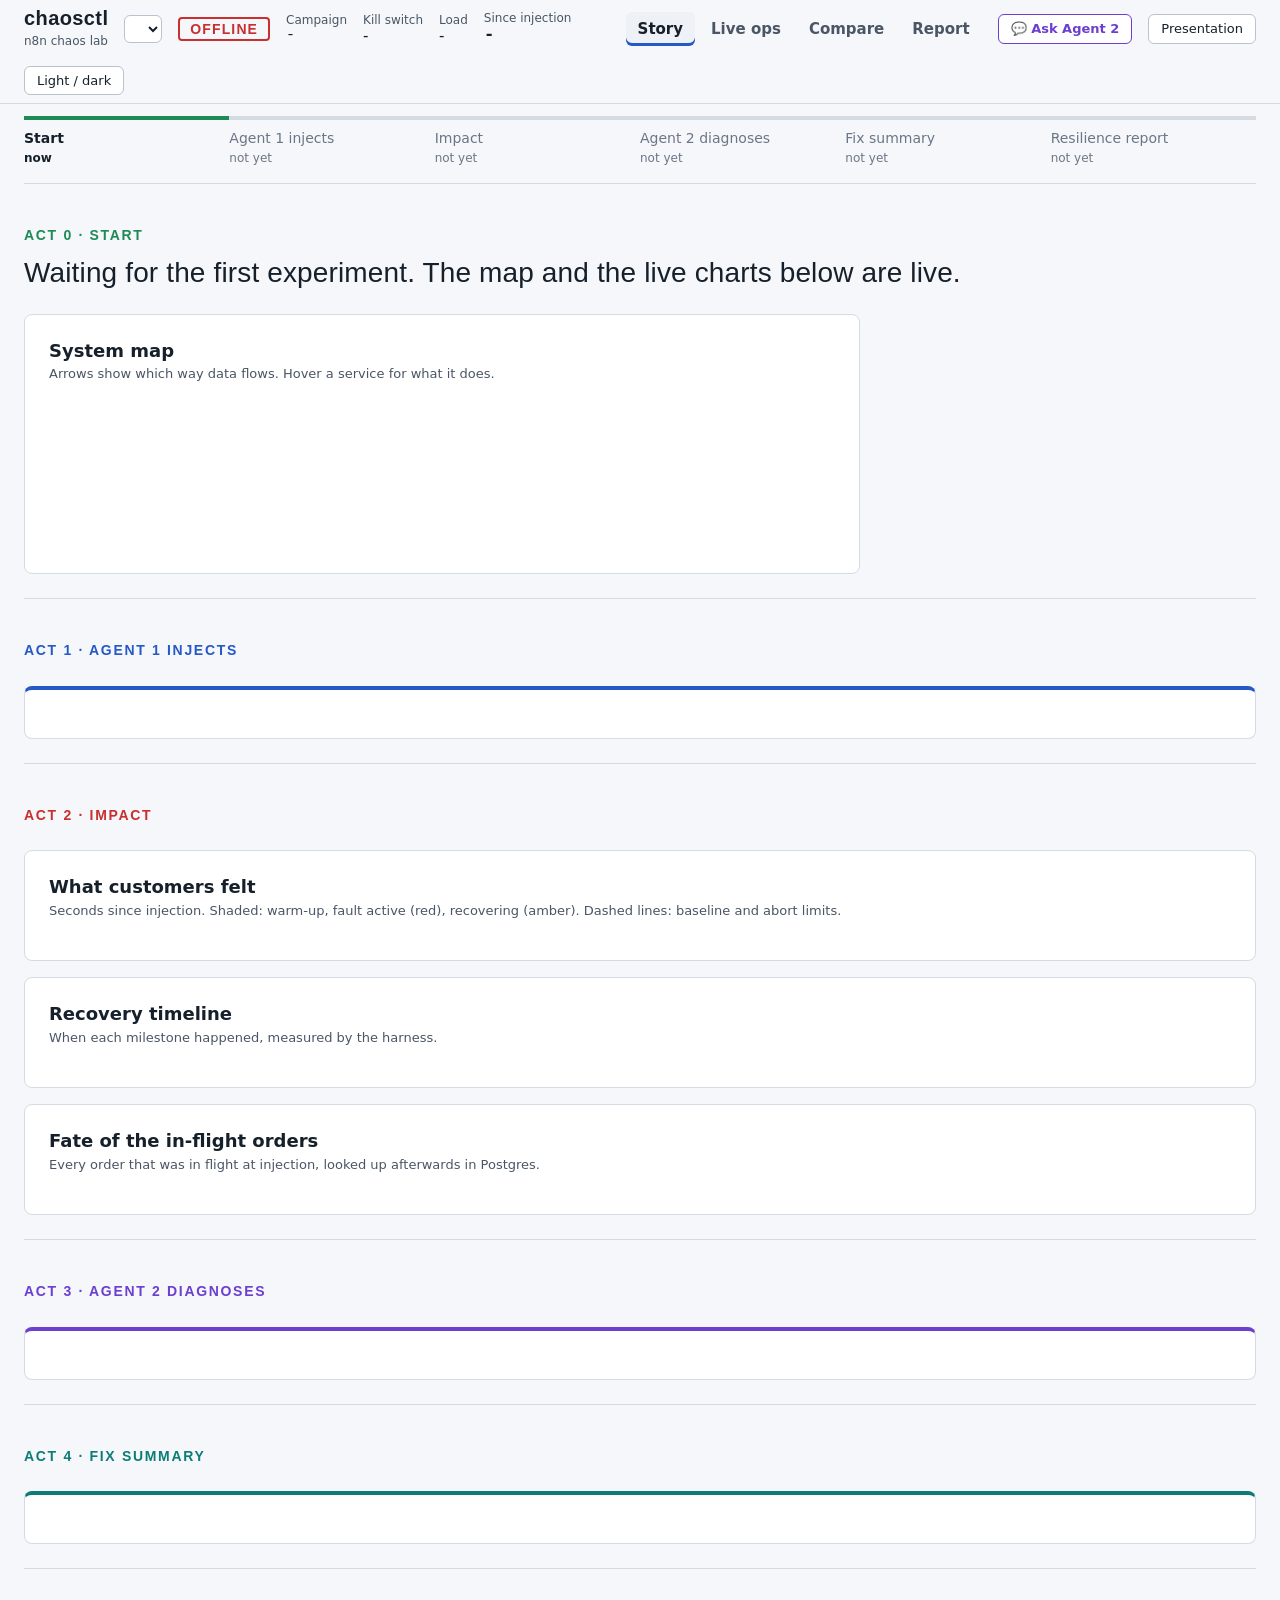
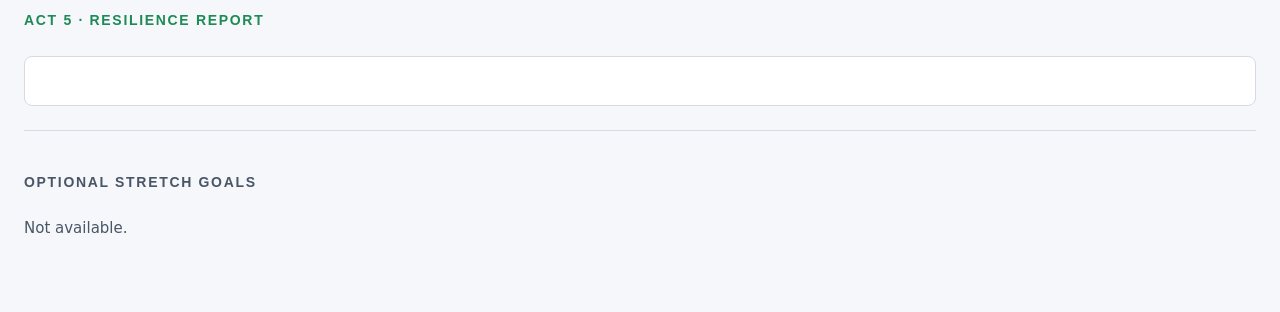
==== commit f48a7087: "Ask Agent 2: chat panel on every tab, grounded in the selected run - Header button opens a side pane" ====
--- a/chaosctl/dash/static/index.html
+++ b/chaosctl/dash/static/index.html
@@ -29,10 +29,18 @@
     <a role="tab" href="#compare" data-tab="compare">Compare</a>
     <a role="tab" href="#report" data-tab="report">Report</a>
   </nav>
+  <button class="killbtn" id="kill-btn" data-ag="kill" hidden title="Stop any running experiment now: delete all chaos, stop the load, wait for every service to be Ready (same as chaosctl kill)">⛔ Kill switch</button>
+  <button class="toggle a2btn" id="chat-open" aria-expanded="false" aria-controls="chatpanel" title="Talk to Agent 2 about the run on screen: what broke, why, and which fix to apply">💬 Ask Agent 2</button>
   <button class="toggle" id="present" aria-pressed="false" title="Larger type, less detail, wider charts">Presentation</button>
   <button class="toggle" id="theme" title="Light theme reads better on projectors">Light / dark</button>
 </header>
 <div class="alerts" id="alerts" role="alert" hidden></div>
+
+<!-- ============================== AGENTS (live only) ============================== -->
+<section class="agents" id="agents" aria-label="Agents" hidden>
+  <div class="card a1-live" id="agent1-live"></div>
+  <div class="card a2-live" id="agent2-live" aria-live="polite"></div>
+</section>
 
 <!-- ============================== STORY ============================== -->
 <main id="tab-story" class="tab" data-tab="story">
@@ -105,9 +113,6 @@
       <div class="card"><h2>Error log</h2><p class="what">Kubernetes events, harness, safety controller, merged.</p><div id="live-log"></div></div>
     </div>
   </div>
-  <details class="card chat" id="chat"><summary><h2>Ask Agent 2</h2><span class="what">Answers from recorded runs, diagnoses, logs and the playbook, with sources. Advisory only.</span></summary>
-    <form id="chat-form"><input id="chat-q" autocomplete="off" placeholder="Why were W2 orders lost silently?" aria-label="Question"><button>Ask</button></form>
-    <div id="chat-log"></div></details>
 </main>
 
 <!-- ============================== COMPARE ============================== -->
@@ -130,6 +135,22 @@
 <div class="drawer" id="drawer" hidden role="dialog" aria-modal="true" aria-label="Error log">
   <div class="drawer-in"><header><h2>Error log</h2><button class="toggle" id="drawer-close">Close</button></header><div id="drawer-log"></div></div>
 </div>
+<!-- Ask Agent 2: conversation about the run on screen (js/chat.js) -->
+<aside class="chatpanel" id="chatpanel" hidden aria-label="Ask Agent 2">
+  <header>
+    <div><h2><span class="eyebrow a2">Agent 2</span> Ask about this run</h2>
+      <p class="what">Answers only from our recorded run data, Agent 2's diagnosis, the findings report, logs and the fix playbook, with sources. Advisory: it never changes the system.</p></div>
+    <button class="toggle" id="chat-close" aria-label="Close chat">Close</button>
+  </header>
+  <div class="chat-ctx" id="chat-ctx"></div>
+  <div class="chat-thread" id="chat-thread" aria-live="polite"></div>
+  <div class="chat-suggest" id="chat-suggest"></div>
+  <form id="chat-form" class="chat-form">
+    <textarea id="chat-q" rows="2" autocomplete="off" placeholder="Ask a follow-up, e.g. why were orders lost?" aria-label="Question for Agent 2"></textarea>
+    <button class="sendbtn">Ask</button>
+  </form>
+  <div class="chat-foot"><button type="button" class="linkbtn" id="chat-clear">New conversation</button><span class="muted">Enter to send, Shift+Enter for a new line</span></div>
+</aside>
 <div class="tip" id="tip" role="tooltip" hidden></div>
 <script type="module" src="js/app.js"></script>
 </body>
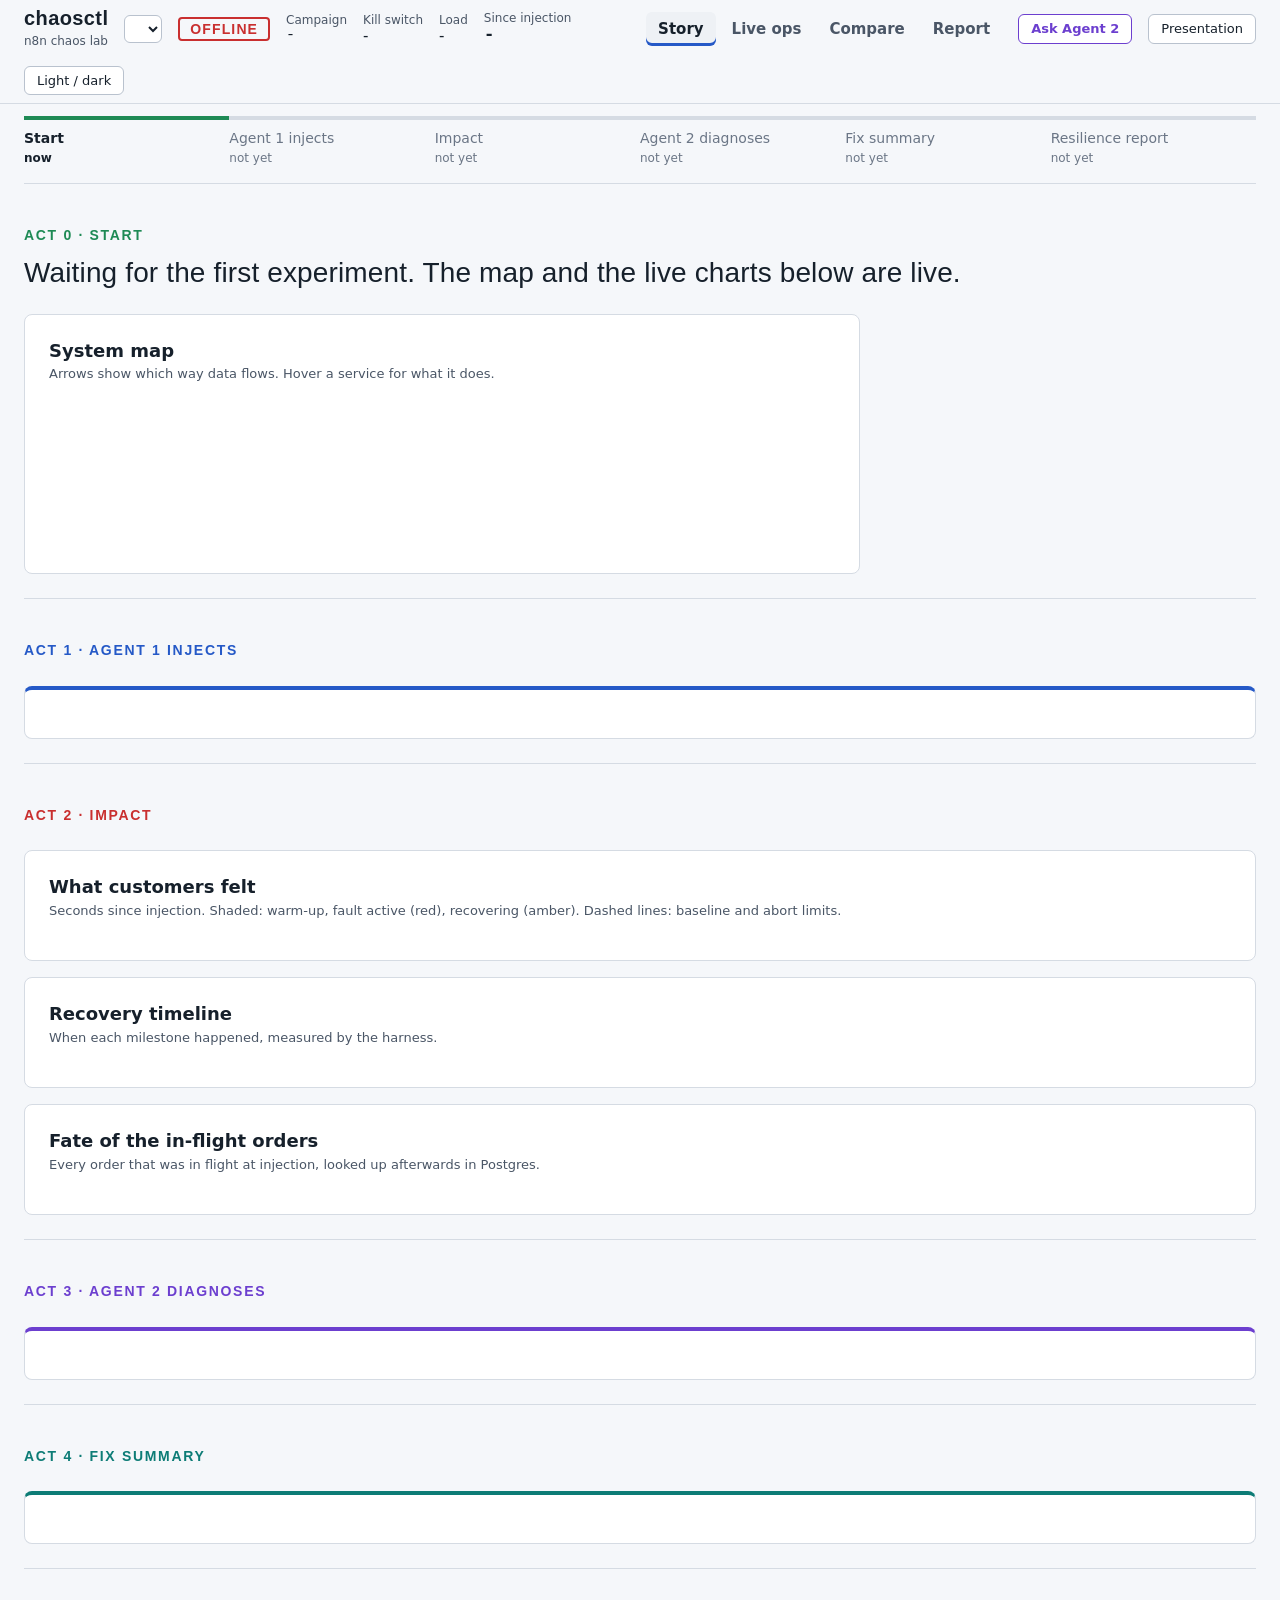
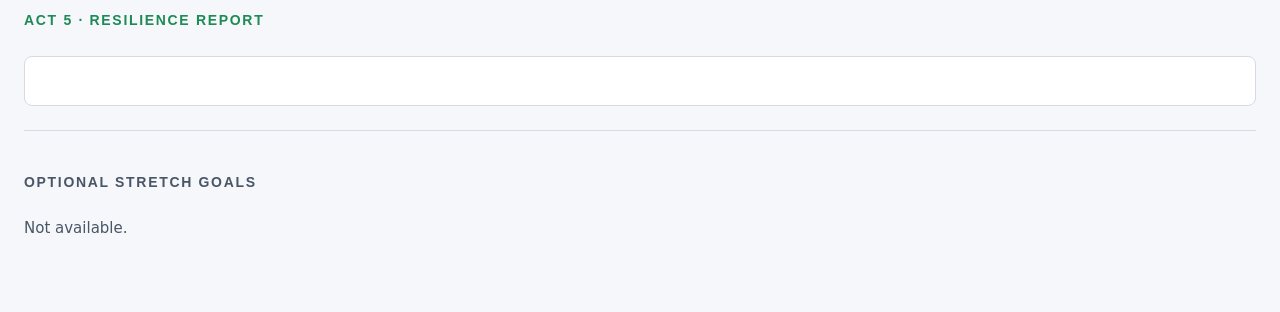
==== commit 2cf4d89a: "Use formula resilience scores and preserve Agent 2 scrolling Calculate report and dashboard scores f" ====
--- a/chaosctl/dash/static/index.html
+++ b/chaosctl/dash/static/index.html
@@ -29,8 +29,8 @@
     <a role="tab" href="#compare" data-tab="compare">Compare</a>
     <a role="tab" href="#report" data-tab="report">Report</a>
   </nav>
-  <button class="killbtn" id="kill-btn" data-ag="kill" hidden title="Stop any running experiment now: delete all chaos, stop the load, wait for every service to be Ready (same as chaosctl kill)">⛔ Kill switch</button>
-  <button class="toggle a2btn" id="chat-open" aria-expanded="false" aria-controls="chatpanel" title="Talk to Agent 2 about the run on screen: what broke, why, and which fix to apply">💬 Ask Agent 2</button>
+  <button class="killbtn" id="kill-btn" data-ag="kill" hidden title="Stop any running experiment now: delete all chaos, stop the load, wait for every service to be Ready (same as chaosctl kill)">Kill switch</button>
+  <button class="toggle a2btn" id="chat-open" aria-expanded="false" aria-controls="chatpanel" title="Talk to Agent 2 about the run on screen: what broke, why, and which fix to apply">Ask Agent 2</button>
   <button class="toggle" id="present" aria-pressed="false" title="Larger type, less detail, wider charts">Presentation</button>
   <button class="toggle" id="theme" title="Light theme reads better on projectors">Light / dark</button>
 </header>
